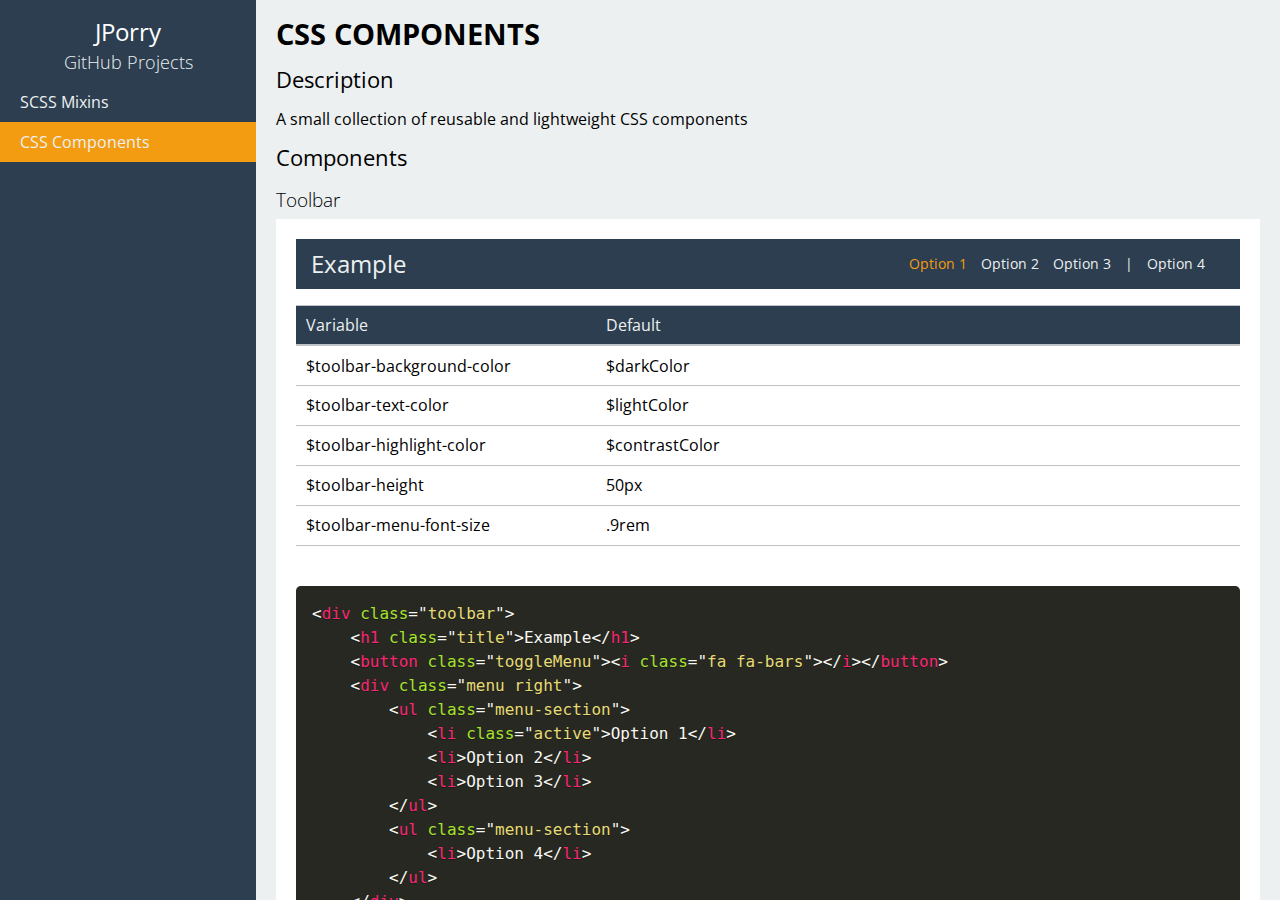
==== components.html @ 1e754a8d "Adding some doc for a couple of components" ====
<!DOCTYPE html>
<html lang="en">
<head>
    <meta charset="utf-8">
    <meta http-equiv="X-UA-Compatible" content="IE=edge">
    <meta name="viewport" content="width=device-width, initial-scale=1">
    <title>JPorry's github site</title>
    <link rel="stylesheet" href="https://maxcdn.bootstrapcdn.com/font-awesome/4.4.0/css/font-awesome.min.css">
    <link rel="stylesheet" href="css/prism.css">
    <link rel="stylesheet" href="css/main.css">
</head>
<body>
<nav>
    <header>
        <h1><a href="index.html">JPorry</a></h1>
        <h2>GitHub Projects</h2>
    </header>
    <button class="secondary"><i class="fa fa-bars"></i></button>
    <div class="side-menu">
        <ul>
            <li><a href="scss.html">SCSS Mixins</a></li>
            <li class="selected"><a href="components.html">CSS Components</a></li>
        </ul>
    </div>
</nav>
<section>
    <h1>CSS COMPONENTS</h1>
    <h2>Description</h2>
    <p>A small collection of reusable and lightweight CSS components</p>
    <h2>Components</h2>
    <h3>Toolbar</h3>
    <div class="demo-box">
        <div class="toolbar">
            <h1 class="title">Example</h1>
            <button class="toggleMenu"><i class="fa fa-bars"></i></button>
            <div class="menu right">
                <ul class="menu-section">
                    <li class="active">Option 1</li>
                    <li>Option 2</li>
                    <li>Option 3</li>
                </ul>
                <ul class="menu-section">
                    <li>Option 4</li>
                </ul>
            </div>
        </div>
        <br/>
        <table>
            <thead><td width="300px">Variable</td><td>Default</td></thead>
            <tr><td>$toolbar-background-color</td><td>$darkColor</td></tr>
            <tr><td>$toolbar-text-color</td><td>$lightColor</td></tr>
            <tr><td>$toolbar-highlight-color</td><td>$contrastColor</td></tr>
            <tr><td>$toolbar-height</td><td>50px</td></tr>
            <tr><td>$toolbar-menu-font-size</td><td>.9rem</td></tr>
        </table>
        <pre><code class="language-markup">
&lt;div class="toolbar">
    &lt;h1 class="title">Example&lt;/h1>
    &lt;button class="toggleMenu">&lt;i class="fa fa-bars">&lt;/i>&lt;/button>
    &lt;div class="menu right">
        &lt;ul class="menu-section">
            &lt;li class="active">Option 1&lt;/li>
            &lt;li>Option 2&lt;/li>
            &lt;li>Option 3&lt;/li>
        &lt;/ul>
        &lt;ul class="menu-section">
            &lt;li>Option 4&lt;/li>
        &lt;/ul>
    &lt;/div>
&lt;/div></code></pre>
    </div>

    <h3>Vertical Menu</h3>
    <div class="demo-box">
        <div class="side-menu">
            <h3 class="side-menu-title">Menu 1</h3>
            <ul>
                <li class="selected"><a href="#">Option 1</a></li>
                <li><a href="#">Option 2</a></li>
                <li><a href="#">Option 3</a></li>
            </ul>
            <h3 class="side-menu-title">Menu 2</h3>
            <ul>
                <li><a href="#">Option 1</a></li>
                <li><a href="#">Option 2</a></li>
            </ul>
        </div>
        <br/>
        <table>
            <thead><td width="300px">Variable</td><td>Default</td></thead>
            <tr><td>$side-menu-background-color</td><td>$darkColor</td></tr>
            <tr><td>$side-menu-text-color</td><td>$lightColor</td></tr>
            <tr><td>$side-menu-highlighted-color</td><td>$contrastColor</td></tr>
        </table>
        <pre><code class="language-markup">
&lt;div class="side-menu">
    &lt;h3 class="side-menu-title">Menu 1&lt;/h3>
    &lt;ul>
        &lt;li class="selected">&lt;a href="#">Option 1&lt;/a>&lt;/li>
        &lt;li>&lt;a href="#">Option 2&lt;/a>&lt;/li>
        &lt;li>&lt;a href="#">Option 3&lt;/a>&lt;/li>
    &lt;/ul>
    &lt;h3 class="side-menu-title">Menu 2&lt;/h3>
    &lt;ul>
        &lt;li>&lt;a href="#">Option 1&lt;/a>&lt;/li>
        &lt;li>&lt;a href="#">Option 2&lt;/a>&lt;/li>
    &lt;/ul>
&lt;/div></code></pre>
    </div>

</section>
<script src="js/jquery-1.11.3.min.js"></script>
<script src="js/prism.js"></script>
<script src="js/toolbelt.js"></script>
<script src="js/app.js"></script>
</body>
</html>
---- css/prism.css ----
/* http://prismjs.com/download.html?themes=prism-okaidia&languages=markup+css+clike+javascript+scss */
/**
 * okaidia theme for JavaScript, CSS and HTML
 * Loosely based on Monokai textmate theme by http://www.monokai.nl/
 * @author ocodia
 */

code[class*="language-"],
pre[class*="language-"] {
	color: #f8f8f2;
	text-shadow: 0 1px rgba(0, 0, 0, 0.3);
	font-family: Consolas, Monaco, 'Andale Mono', 'Ubuntu Mono', monospace;
	direction: ltr;
	text-align: left;
	white-space: pre;
	word-spacing: normal;
	word-break: normal;
	line-height: 1.5;

	-moz-tab-size: 4;
	-o-tab-size: 4;
	tab-size: 4;

	-webkit-hyphens: none;
	-moz-hyphens: none;
	-ms-hyphens: none;
	hyphens: none;
}

/* Code blocks */
pre[class*="language-"] {
	padding: 1em;
	margin: .5em 0;
	overflow: auto;
	border-radius: 0.3em;
}

:not(pre) > code[class*="language-"],
pre[class*="language-"] {
	background: #272822;
}

/* Inline code */
:not(pre) > code[class*="language-"] {
	padding: .1em;
	border-radius: .3em;
}

.token.comment,
.token.prolog,
.token.doctype,
.token.cdata {
	color: slategray;
}

.token.punctuation {
	color: #f8f8f2;
}

.namespace {
	opacity: .7;
}

.token.property,
.token.tag,
.token.constant,
.token.symbol,
.token.deleted {
	color: #f92672;
}

.token.boolean,
.token.number {
	color: #ae81ff;
}

.token.selector,
.token.attr-name,
.token.string,
.token.char,
.token.builtin,
.token.inserted {
	color: #a6e22e;
}

.token.operator,
.token.entity,
.token.url,
.language-css .token.string,
.style .token.string,
.token.variable {
	color: #f8f8f2;
}

.token.atrule,
.token.attr-value,
.token.function {
	color: #e6db74;
}

.token.keyword {
	color: #66d9ef;
}

.token.regex,
.token.important {
	color: #fd971f;
}

.token.important,
.token.bold {
	font-weight: bold;
}
.token.italic {
	font-style: italic;
}

.token.entity {
	cursor: help;
}
---- css/main.css ----
@import url(http://fonts.googleapis.com/css?family=Open+Sans:400,700,300);
/* http://meyerweb.com/eric/tools/css/reset/ 
   v2.0 | 20110126
   License: none (public domain)
*/
html, body, div, span, applet, object, iframe,
h1, h2, h3, h4, h5, h6, p, blockquote, pre,
a, abbr, acronym, address, big, cite, code,
del, dfn, em, img, ins, kbd, q, s, samp,
small, strike, strong, sub, sup, tt, var,
b, u, i, center,
dl, dt, dd, ol, ul, li,
fieldset, form, label, legend,
table, caption, tbody, tfoot, thead, tr, th, td,
article, aside, canvas, details, embed,
figure, figcaption, footer, header, hgroup,
menu, nav, output, ruby, section, summary,
time, mark, audio, video {
  margin: 0;
  padding: 0;
  border: 0;
  font-size: 100%;
  font: inherit;
  vertical-align: baseline;
}

/* HTML5 display-role reset for older browsers */
article, aside, details, figcaption, figure,
footer, header, hgroup, menu, nav, section {
  display: block;
}

body {
  line-height: 1;
}

ol, ul {
  list-style: none;
}

blockquote, q {
  quotes: none;
}

blockquote:before, blockquote:after,
q:before, q:after {
  content: '';
  content: none;
}

table {
  border-collapse: collapse;
  border-spacing: 0;
}

*, *:before, *:after {
  box-sizing: border-box;
}

/* GRID */
/* HELPERS */
.widget {
  border: 1px solid #BDC3C7;
  padding: 20px;
  position: relative;
}

.widget .widget-title {
  position: absolute;
  top: 0;
  left: 0;
  width: 100%;
  height: 40px;
  line-height: 40px;
  padding: 0 20px;
  margin: 0 0 10px;
  font-size: 1.4rem;
}

.widget .widget-title + * {
  margin-top: 30px;
}

.side-menu {
  width: 100%;
  height: 100%;
  background-color: #2C3E50;
}

.side-menu .side-menu-title {
  font-size: .8rem;
  color: rgba(255, 255, 255, 0.6);
  padding: 20px 20px 5px;
}

.side-menu li {
  padding: 0 20px;
}

.side-menu li:HOVER, .side-menu li.selected {
  background-color: #F39C12;
}

.side-menu li a {
  text-decoration: none;
  line-height: 40px;
  color: #ECF0F1;
}

.side-menu.light {
  background-color: #ECF0F1;
  color: #2C3E50;
}

.side-menu.light .side-menu-title {
  color: rgba(0, 0, 0, 0.4);
}

.side-menu.light li a {
  color: #2C3E50;
}

button {
  border: none;
  background-color: #3498DB;
  font-size: 1rem;
  padding: 10px 20px;
  color: #fff;
  margin: 5px;
  min-width: 120px;
  position: relative;
  cursor: pointer;
}

button:after {
  content: '';
  display: block;
  width: 100%;
  height: 100%;
  position: absolute;
  top: 0;
  left: 0;
  background-color: #fff;
  opacity: 0;
  transition: all 0.3s;
}

button:hover:after, button:focus:after {
  opacity: .2;
}

button:focus {
  outline: none;
}

button:active:after {
  background-color: #000;
}

button.secondary {
  background-color: #F39C12;
}

button.warning {
  background-color: #F1C40F;
}

button.danger {
  background-color: #E74C3C;
}

button.info {
  background-color: #1ABC9C;
}

button:disabled {
  background-color: #BDC3C7 !important;
  cursor: auto;
}

button:disabled:after {
  content: none !important;
}

button.small {
  font-size: .8rem;
  min-width: 100px;
  padding: 8px 15px;
}

button.big {
  font-size: 1.4rem;
  min-width: 180px;
  padding: 15px 25px;
}

button.block {
  width: 100%;
}

label.input {
  display: block;
  position: relative;
  margin: 10px 0;
  font-size: 1rem;
  transition: all 0.3s;
}

label.input input {
  display: block;
  width: 100%;
  padding: 10px 15px;
  font-size: 1rem;
  border: 1px solid #ccc;
  margin-top: 10px;
  transition: all 0.3s;
}

label.input input:focus {
  outline: none;
  border: 1px solid #F39C12;
}

label.input.inline {
  display: inline-block;
  width: 100%;
  text-align: right;
  vertical-align: middle;
  padding-right: 75%;
  height: 40px;
}

label.input.inline input {
  position: absolute;
  top: -20px;
  display: inline-block;
  width: 75%;
  margin-left: 15px;
}

label.input.icon {
  overflow: hidden;
}

label.input.icon input {
  display: block;
  width: calc(100% - 40px);
  float: right;
  border-left: none !important;
  margin-top: 0;
}

label.input.icon.error:after {
  background-color: #E74C3C !important;
}

label.input.icon.error:before {
  border-left-color: #E74C3C;
}

label.input.icon:before {
  content: '';
  display: block;
  position: absolute;
  bottom: 11px;
  left: 39px;
  border: 9px solid transparent;
  border-left: 7px solid #F39C12;
  z-index: 2;
  transition: all 0.3s;
}

label.input.icon:after {
  content: '';
  display: inline-block;
  position: relative;
  float: left;
  top: 0;
  left: 0;
  width: 40px;
  height: 40px;
  background: url('data:image/svg+xml;utf8,<svg enable-background="new 0 0 50 50" height="50px" id="Layer_1" version="1.1" viewBox="0 0 50 50" width="50px" xml:space="preserve" xmlns="http://www.w3.org/2000/svg" xmlns:xlink="http://www.w3.org/1999/xlink"><rect fill="none" height="50" width="50"/><path d="M30.933,32.528c-0.146-1.612-0.09-2.737-0.09-4.21c0.73-0.383,2.038-2.825,2.259-4.888c0.574-0.047,1.479-0.607,1.744-2.818  c0.143-1.187-0.425-1.855-0.771-2.065c0.934-2.809,2.874-11.499-3.588-12.397c-0.665-1.168-2.368-1.759-4.581-1.759  c-8.854,0.163-9.922,6.686-7.981,14.156c-0.345,0.21-0.913,0.878-0.771,2.065c0.266,2.211,1.17,2.771,1.744,2.818  c0.22,2.062,1.58,4.505,2.312,4.888c0,1.473,0.055,2.598-0.091,4.21C19.367,37.238,7.546,35.916,7,45h38  C44.455,35.916,32.685,37.238,30.933,32.528z" style="fill:rgba(0,0,0,.3);"/></svg>') #F39C12 no-repeat 4px;
  background-size: 30px;
}

label.input.icon.password:after {
  background: url('data:image/svg+xml;utf8,<svg height="48" viewBox="0 0 48 48" width="48" xmlns="http://www.w3.org/2000/svg"><path d="M0 0h48v48h-48z" fill="none"/><path d="M25.3 20c-1.65-4.66-6.08-8-11.3-8-6.63 0-12 5.37-12 12s5.37 12 12 12c5.22 0 9.65-3.34 11.3-8h8.7v8h8v-8h4v-8h-20.7zm-11.3 8c-2.21 0-4-1.79-4-4s1.79-4 4-4 4 1.79 4 4-1.79 4-4 4z" style="fill:rgba(0,0,0,.3);" /></svg>') #F39C12 no-repeat 8px;
  background-size: 25px;
}

label.input.icon.email:after {
  background: url('data:image/svg+xml;utf8,<svg xmlns="http://www.w3.org/2000/svg" xmlns:svg="http://www.w3.org/2000/svg" height="331.5" version="1" width="439.4"><defs><marker markerHeight="3" markerUnits="strokeWidth" markerWidth="4" orient="auto" refX="0" refY="5" viewBox="0 0 10 10"><path d="M0 0L10 5 0 10 0 0z"></path></marker><marker markerHeight="3" markerUnits="strokeWidth" markerWidth="4" orient="auto" refX="10" refY="5" viewBox="0 0 10 10"><path d="M10 0L0 5 10 10 10 0z"></path></marker></defs><g transform="translate(-145.3305,-145.3305)"><path d="M569.4 461.5L569.4 160.7 160.7 160.7 160.7 461.5 569.4 461.5zM164.5 164.5L340.8 343.2C353.8 356.3 377.6 356.2 390.4 343.3L566.6 165.9M170.5 451.6L305.6 313.5M558 450L426.5 315.4" style="fill:none;stroke-width:30.7;stroke:rgba(0,0,0,.3);"></path></g></svg>') #F39C12 no-repeat 8px;
  background-size: 22px;
}

label.input.error input {
  border: 1px solid #E74C3C;
}

.toolbar {
  width: 100%;
  height: 50px;
  padding: 0;
  background-color: #2C3E50;
  color: #ECF0F1;
}

.toolbar .title {
  float: left;
  font-size: 1.5rem;
  line-height: 50px;
  margin-left: 15px;
}

.toolbar > button.toggleMenu {
  width: 40px;
  height: 40px;
  min-width: 40px;
  padding: 0;
  float: right;
}

@media screen and (min-width: 768px) {
  .toolbar > button.toggleMenu {
    display: none !important;
  }
}

.toolbar .menu {
  float: left;
  display: block;
  width: 100%;
  background-color: #2C3E50;
  font-size: 0.9rem;
  position: relative;
}

.toolbar .menu.open > ul {
  display: block;
}

.toolbar .menu > ul {
  display: none;
  height: 100%;
}

.toolbar .menu > ul > li {
  display: block;
  margin: 0 10px 0 0;
  padding: 10px 15px;
  cursor: pointer;
  transition: color 0.3s;
}

.toolbar .menu > ul > li:hover, .toolbar .menu > ul > li.active {
  color: #F39C12;
}

.toolbar .menu > .menu-section + .menu-section {
  border-top: 1px solid #ECF0F1;
  margin-top: 5px;
  padding-top: 5px;
}

@media screen and (min-width: 768px) {
  .toolbar .menu {
    width: auto;
    float: left;
    margin: 0 25px;
  }
  .toolbar .menu.right {
    float: right;
  }
  .toolbar .menu > ul {
    display: inline-block !important;
  }
  .toolbar .menu > .menu-section + .menu-section {
    border: none;
    padding: 0;
    margin-top: 0;
  }
  .toolbar .menu > .menu-section + .menu-section:before {
    content: '|';
    margin-right: 10px;
  }
  .toolbar .menu > ul > li {
    line-height: 50px;
    display: inline-block;
    padding: 0;
  }
}

.toolbar.light {
  background-color: #ECF0F1;
  color: #2C3E50;
}

.media {
  border: 1px solid #ccc;
  padding: 10px;
  margin-bottom: 10px;
}

.media .media-image {
  float: left;
  margin-right: 10px;
  width: 100px;
  height: 100px;
}

.media .media-image img {
  display: block;
}

.media, .media .media-body {
  overflow: hidden;
  _overflow: visible;
  zoom: 1;
}

.media .media-body * {
  width: 100%;
}

table {
  width: 100%;
}

table.light thead {
  color: #2C3E50;
}

table.light thead tr {
  background-color: #ECF0F1;
}

table.zebra tbody tr:nth-child(even) {
  background-color: #f6f6f6;
}

table thead {
  color: #ECF0F1;
}

table thead tr {
  background-color: #2C3E50;
  border-bottom: 2px solid #BDC3C7;
}

table tbody tr:hover {
  background-color: #f0f0f0 !important;
}

table tr {
  height: 40px;
  border-bottom: 1px solid #BDC3C7;
  border-top: 1px solid #BDC3C7;
  background-color: transparent;
}

table th, table td {
  vertical-align: middle;
  padding: 0 10px;
}

table th {
  text-align: left;
  position: relative;
}

table th.sortable.sorted {
  border-bottom: 3px solid #F39C12;
}

table th.sortable {
  cursor: pointer;
}

table th.sortable:hover::after {
  content: '';
  display: block;
  position: absolute;
  top: 50%;
  right: 10px;
  border: 7px solid transparent;
  border-top: 7px solid #F39C12;
  margin-top: -4px;
}

table th.sortable.ascending:hover::after {
  border: 7px solid transparent;
  border-bottom: 7px solid #F39C12;
  margin-top: -8px;
}

.alert {
  background-color: #3498DB;
  display: inline-block;
  width: 100%;
  line-height: 40px;
  color: #fff;
  border: 3px solid rgba(0, 0, 0, 0.1);
  padding: 0 20px;
}

.alert.small {
  font-size: .8rem;
  line-height: 25px;
  border-width: 1px;
  font-size: 100;
}

.alert.secondary {
  background-color: #F39C12;
  color: #fff;
}

.alert.warning {
  background-color: #F1C40F;
  color: #fff;
}

.alert.info {
  background-color: #1ABC9C;
  color: #fff;
}

.alert.danger {
  background-color: #E74C3C;
  color: #fff;
}

/*helpers*/
.borderless {
  border: none !important;
}

body {
  font-family: 'Open Sans', sans-serif;
  position: relative;
}

body:after {
  content: " ";
  display: block;
  height: 0;
  clear: both;
  overflow: hidden;
  visibility: hidden;
}

body > nav {
  background-color: #2C3E50;
  color: #fff;
  display: inline-block;
  float: left;
  margin-left: 0%;
  width: 100%;
  top: 0;
  position: fixed;
  z-index: 2;
  text-align: center;
}

@media screen and (min-width: 768px) {
  body > nav {
    margin-left: 0%;
    width: 25%;
  }
}

@media screen and (min-width: 1024px) {
  body > nav {
    margin-left: 0%;
    width: 20%;
  }
}

body > nav > button {
  position: absolute;
  top: 15px;
  right: 10px;
  min-width: 30px;
  width: 40px;
  height: 40px;
  padding: 0;
}

@media screen and (min-width: 768px) {
  body > nav > button {
    display: none !important;
  }
}

body > nav .side-menu ul {
  max-height: 0;
  overflow: hidden;
}

body > nav .side-menu ul.open {
  max-height: 500px;
}

@media screen and (min-width: 768px) {
  body > nav {
    min-height: 100vh;
    height: 100%;
    text-align: left;
    position: relative;
  }
  body > nav .side-menu ul {
    max-height: 100%;
  }
}

body > nav > header > h1, body > nav > header > h2 {
  font-size: 1.5rem;
  width: 100%;
  text-align: center;
  margin: 20px 0 10px;
}

body > nav > header > h1 a, body > nav > header > h2 a {
  color: #fff;
  text-decoration: none;
}

body > nav > header > h2 {
  color: #ECF0F1;
  font-size: 1.1rem;
  margin: 10px 0;
  font-weight: lighter;
}

body > section {
  background-color: #ECF0F1;
  height: 100vh;
  overflow-y: scroll;
  display: inline-block;
  float: left;
  margin-left: 0%;
  width: 100%;
  padding: 20px;
  padding-top: 100px;
}

@media screen and (min-width: 768px) {
  body > section {
    margin-left: 0%;
    width: 75%;
  }
}

@media screen and (min-width: 1024px) {
  body > section {
    margin-left: 0%;
    width: 80%;
  }
}

@media screen and (min-width: 768px) {
  body > section {
    padding-top: 20px;
  }
}

body > section .demo-box {
  position: relative;
  background-color: #fff;
  padding: 20px;
}

body > section > h1 {
  font-size: 1.8rem;
  font-weight: bold;
  margin-bottom: 10px;
}

body > section > h2 {
  font-size: 1.4rem;
  margin: 20px 0;
}

body > section > h3 {
  font-size: 1.2rem;
  font-weight: lighter;
  margin: 10px 0;
}

body > section > p {
  margin-bottom: 10px;
}

body > section > ul {
  list-style: disc;
  padding: 0 0 0 20px;
}

body > section > ul li {
  margin-bottom: 5px;
}

body > section table {
  margin-bottom: 40px;
}

#breakpoints-demo .alert {
  display: none;
}

#breakpoints-demo .phoneScreen {
  display: block;
}

@media screen and (min-width: 568px) {
  #breakpoints-demo .phoneScreen {
    display: none !important;
  }
}

@media screen and (min-width: 568px) {
  #breakpoints-demo .smallScreen {
    display: block;
  }
}

@media screen and (min-width: 768px) {
  #breakpoints-demo .smallScreen {
    display: none !important;
  }
}

@media screen and (min-width: 768px) {
  #breakpoints-demo .mediumScreen {
    display: block;
  }
}

@media screen and (min-width: 1024px) {
  #breakpoints-demo .mediumScreen {
    display: none !important;
  }
}

@media screen and (min-width: 1024px) {
  #breakpoints-demo .largeScreen {
    display: block;
  }
}

@media screen and (min-width: 1280px) {
  #breakpoints-demo .largeScreen {
    display: none !important;
  }
}

@media screen and (min-width: 1280px) {
  #breakpoints-demo .x-largeScreen {
    display: block;
  }
}

#grid-demo .content {
  position: relative;
}

#grid-demo .content:after {
  content: " ";
  display: block;
  height: 0;
  clear: both;
  overflow: hidden;
  visibility: hidden;
}

#grid-demo .content article {
  min-height: 50px;
  /* Demo purposes */
  border: 1px solid #eee;
  /* Demo purposes */
  display: inline-block;
  float: left;
  margin-left: 0%;
  width: 20%;
}

#grid-demo .content article.big {
  display: inline-block;
  float: left;
  margin-left: 0%;
  width: 60%;
}

#grid-demo .content article.medium {
  display: inline-block;
  float: left;
  margin-left: 0%;
  width: 40%;
}

#grid-demo .content article.block {
  display: inline-block;
  float: left;
  margin-left: 0%;
  width: 100%;
}

#responsive-grid-demo .content {
  position: relative;
}

#responsive-grid-demo .content:after {
  content: " ";
  display: block;
  height: 0;
  clear: both;
  overflow: hidden;
  visibility: hidden;
}

#responsive-grid-demo .content article {
  min-height: 50px;
  /* Demo purposes */
  border: 1px solid #eee;
  /* Demo purposes */
  display: inline-block;
  float: left;
  margin-left: 0%;
  width: 100%;
}

@media screen and (min-width: 768px) {
  #responsive-grid-demo .content article {
    margin-left: 0%;
    width: 20%;
  }
}

@media screen and (min-width: 768px) {
  #responsive-grid-demo .content article.big {
    margin-left: 0%;
    width: 60%;
  }
}

@media screen and (min-width: 768px) {
  #responsive-grid-demo .content article.medium {
    margin-left: 0%;
    width: 40%;
  }
}

#breakpointStyles-demo .change {
  background-color: #F1C40F;
  color: #fff;
  padding: 5px 10px;
}

@media screen and (min-width: 568px) {
  #breakpointStyles-demo .change {
    background-color: #3498DB;
    padding: 10px;
  }
}

@media screen and (min-width: 768px) {
  #breakpointStyles-demo .change {
    background-color: #F39C12;
    color: #000;
  }
}

@media screen and (min-width: 1024px) {
  #breakpointStyles-demo .change {
    background-color: #E74C3C;
    padding: 10px 15px;
  }
}

@media screen and (min-width: 1280px) {
  #breakpointStyles-demo .change {
    background-color: #1ABC9C;
  }
}

.tabbed-view {
  margin: 10px 0;
}

.tabbed-view .tabs {
  display: block;
  overflow: hidden;
  zoom: 1;
}

.tabbed-view .tabs li {
  background-color: #eee;
  display: inline-block;
  border: 1px solid #ccc;
  float: left;
  padding: 5px 10px;
  border-radius: 5px 5px 0 0;
  cursor: pointer;
}

.tabbed-view .tabs li + li {
  border-left: none;
}

.tabbed-view .tabs li.active {
  background-color: #fff;
}

.tabbed-view > pre {
  margin: 0;
  display: none;
}

.tabbed-view > pre.active {
  display: block;
}

.pcWarning {
  display: none;
}

@media screen and (min-width: 768px) {
  .pcWarning {
    display: inline;
  }
}
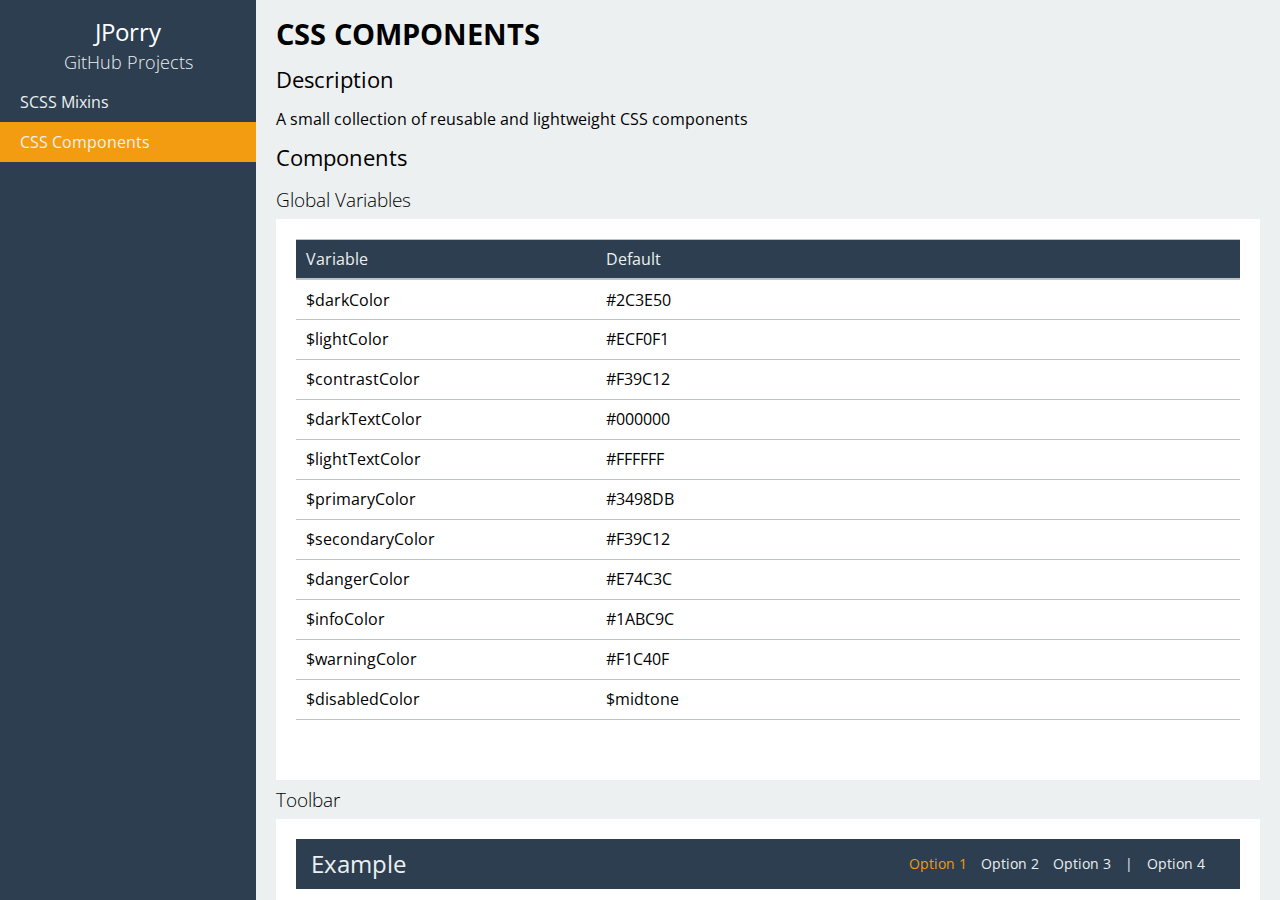
==== commit 0f1c2dfb: "Adding Global Variables" ====
--- a/components.html
+++ b/components.html
@@ -28,6 +28,23 @@
     <h2>Description</h2>
     <p>A small collection of reusable and lightweight CSS components</p>
     <h2>Components</h2>
+    <h3>Global Variables</h3>
+    <div class="demo-box">
+        <table>
+            <thead><td width="300px">Variable</td><td>Default</td></thead>
+            <tr><td>$darkColor</td><td>#2C3E50</td></tr>
+            <tr><td>$lightColor</td><td>#ECF0F1</td></tr>
+            <tr><td>$contrastColor</td><td>#F39C12</td></tr>
+            <tr><td>$darkTextColor</td><td>#000000</td></tr>
+            <tr><td>$lightTextColor</td><td>#FFFFFF</td></tr>
+            <tr><td>$primaryColor</td><td>#3498DB</td></tr>
+            <tr><td>$secondaryColor</td><td>#F39C12</td></tr>
+            <tr><td>$dangerColor</td><td>#E74C3C</td></tr>
+            <tr><td>$infoColor</td><td>#1ABC9C</td></tr>
+            <tr><td>$warningColor</td><td>#F1C40F</td></tr>
+            <tr><td>$disabledColor</td><td>$midtone</td></tr>
+        </table>
+    </div>
     <h3>Toolbar</h3>
     <div class="demo-box">
         <div class="toolbar">
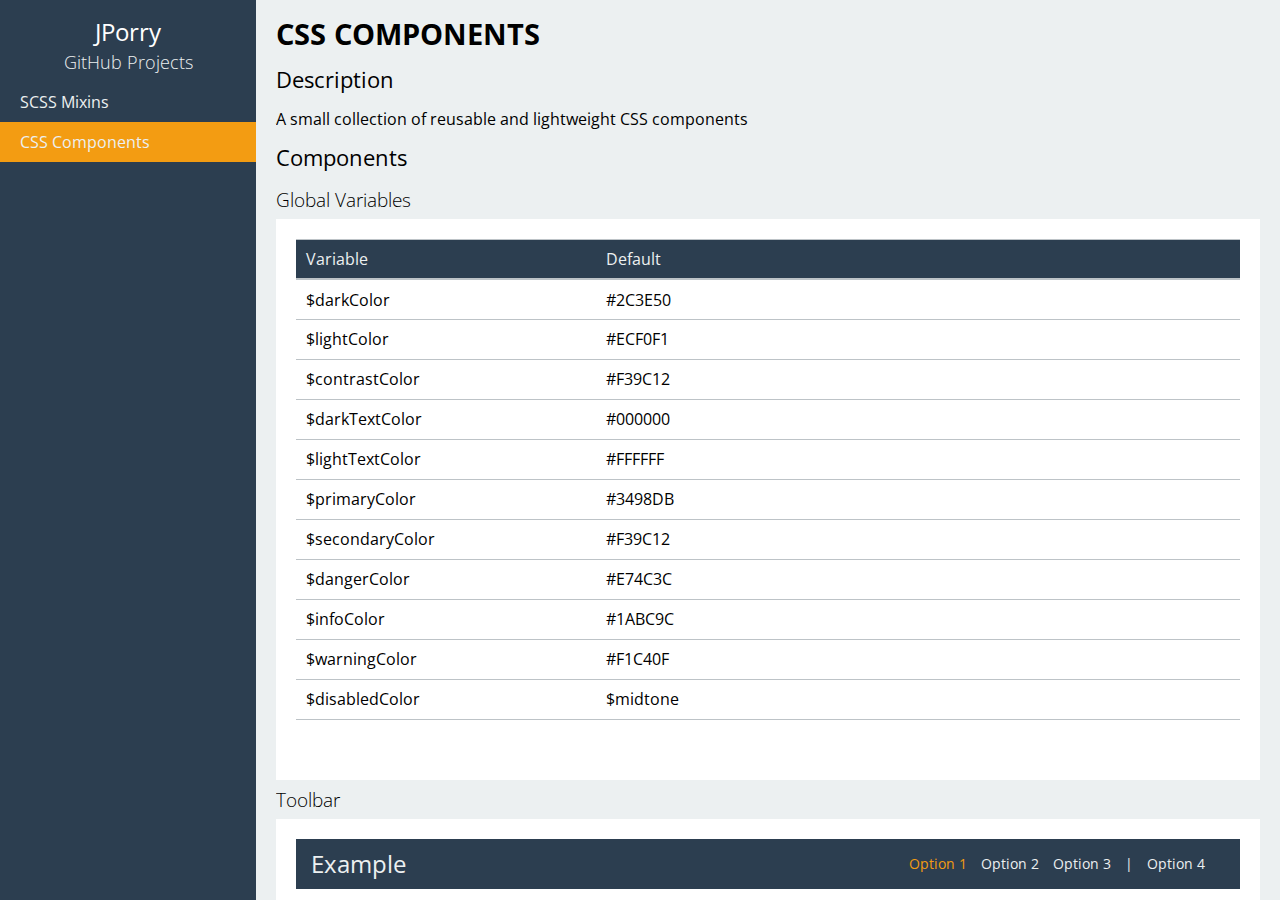
==== commit bce5a78b: "Adding Buttons" ====
--- a/components.html
+++ b/components.html
@@ -124,6 +124,74 @@
     &lt;/ul>
 &lt;/div></code></pre>
     </div>
+    <h3>Buttons</h3>
+    <div class="demo-box">
+        <h2>Regular</h2>
+        <button>Primary</button>
+        <button class="warning">Warning</button>
+        <button class="info">Info</button>
+        <button class="secondary">Secondary</button>
+        <button class="danger">Danger</button>
+        <button class="danger" disabled>Disabled</button>
+        <h2>Big / Small</h2>
+        <button class="big">Primary</button>
+        <button class="warning big">Warning</button>
+        <button class="info big">Info</button>
+        <button class="secondary small">Secondary</button>
+        <button class="danger small">Danger</button>
+        <button class="danger small" disabled>Disabled</button>
+        <h2>Icons</h2>
+        <button><i class="fa fa-cloud-download"></i> Download</button>
+        <button class="icon"><i class="fa fa-cloud-download"></i></button>
+        <button class="info big"><i class="fa fa-paper-plane"></i> Send</button>
+        <button class="icon info big"><i class="fa fa-paper-plane"></i></button>
+        <button class="danger small"><i class="fa fa-trash-o"></i> Delete</button>
+        <button class="icon danger small"><i class="fa fa-trash-o"></i></button>
+        <h2>Block</h2>
+        <button class="block">Primary</button>
+        <button class="block warning big">Warning Big</button>
+        <button class="block info small">Info Small</button>
+        <br/>
+        <table>
+            <thead><td width="300px">Variable</td><td>Default</td></thead>
+            <tr><td>$buttons-text-color</td><td>$lightTextColor</td></tr>
+            <tr><td>$buttons-primary-color</td><td>$primaryColor</td></tr>
+            <tr><td>$buttons-secondary-color</td><td>$secondaryColor</td></tr>
+            <tr><td>$buttons-danger-color</td><td>$dangerColor</td></tr>
+            <tr><td>$buttons-info-color</td><td>$infoColor</td></tr>
+            <tr><td>$buttons-warning-color</td><td>$warningColor</td></tr>
+            <tr><td>$buttons-disabled-color</td><td>$disabledColor</td></tr>
+            <tr><td>$buttons-active-overlay</td><td>#00000</td></tr>
+            <tr><td>$buttons-overlay-color</td><td>#FFFFFF</td></tr>
+        </table>
+        <pre><code class="language-markup">
+&lt;h2>Regular&lt;/h2>
+&lt;button>Primary&lt;/button>
+&lt;button class="warning">Warning&lt;/button>
+&lt;button class="info">Info&lt;/button>
+&lt;button class="secondary">Secondary&lt;/button>
+&lt;button class="danger">Danger&lt;/button>
+&lt;button class="danger" disabled>Disabled&lt;/button>
+&lt;h2>Big / Small&lt;/h2>
+&lt;button class="big">Primary&lt;/button>
+&lt;button class="warning big">Warning&lt;/button>
+&lt;button class="info big">Info&lt;/button>
+&lt;button class="secondary small">Secondary&lt;/button>
+&lt;button class="danger small">Danger&lt;/button>
+&lt;button class="danger small" disabled>Disabled&lt;/button>
+&lt;h2>Icons&lt;/h2>
+&lt;button>&lt;i class="fa fa-cloud-download">&lt;/i> Download&lt;/button>
+&lt;button class="icon">&lt;i class="fa fa-cloud-download">&lt;/i>&lt;/button>
+&lt;button class="info big">&lt;i class="fa fa-paper-plane">&lt;/i> Send&lt;/button>
+&lt;button class="icon info big">&lt;i class="fa fa-paper-plane">&lt;/i>&lt;/button>
+&lt;button class="danger small">&lt;i class="fa fa-trash-o">&lt;/i> Delete&lt;/button>
+&lt;button class="icon danger small">&lt;i class="fa fa-trash-o">&lt;/i>&lt;/button>
+&lt;h2>Block&lt;/h2>
+&lt;button class="block">Primary&lt;/button>
+&lt;button class="block warning big">Warning Big&lt;/button>
+&lt;button class="block info small">Info Small&lt;/button>
+        </code></pre>
+    </div>
 
 </section>
 <script src="js/jquery-1.11.3.min.js"></script>
--- a/css/main.css
+++ b/css/main.css
@@ -198,6 +198,19 @@
   width: 100%;
 }
 
+button.icon {
+  min-width: 0;
+  padding: 10px;
+}
+
+button.icon.big {
+  padding: 15px 20px;
+}
+
+button.icon.small {
+  padding: 8px;
+}
+
 label.input {
   display: block;
   position: relative;
